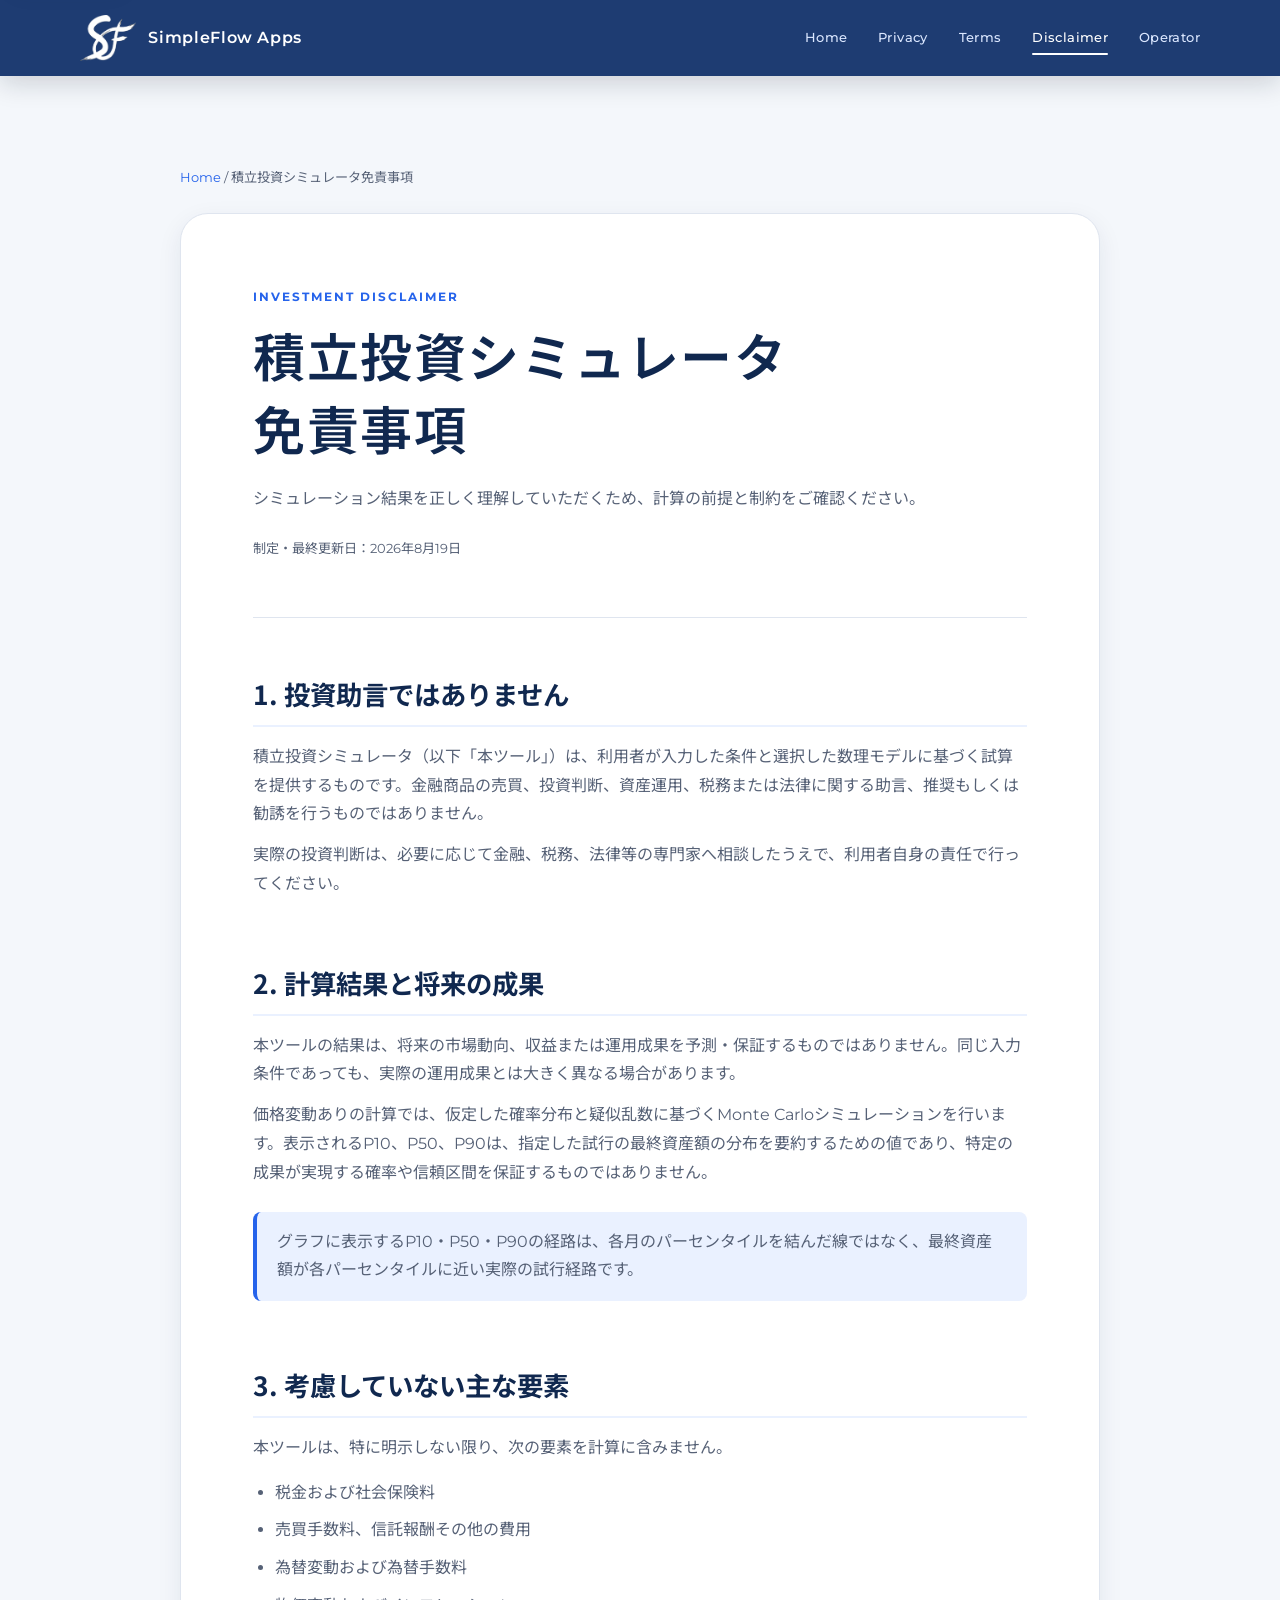
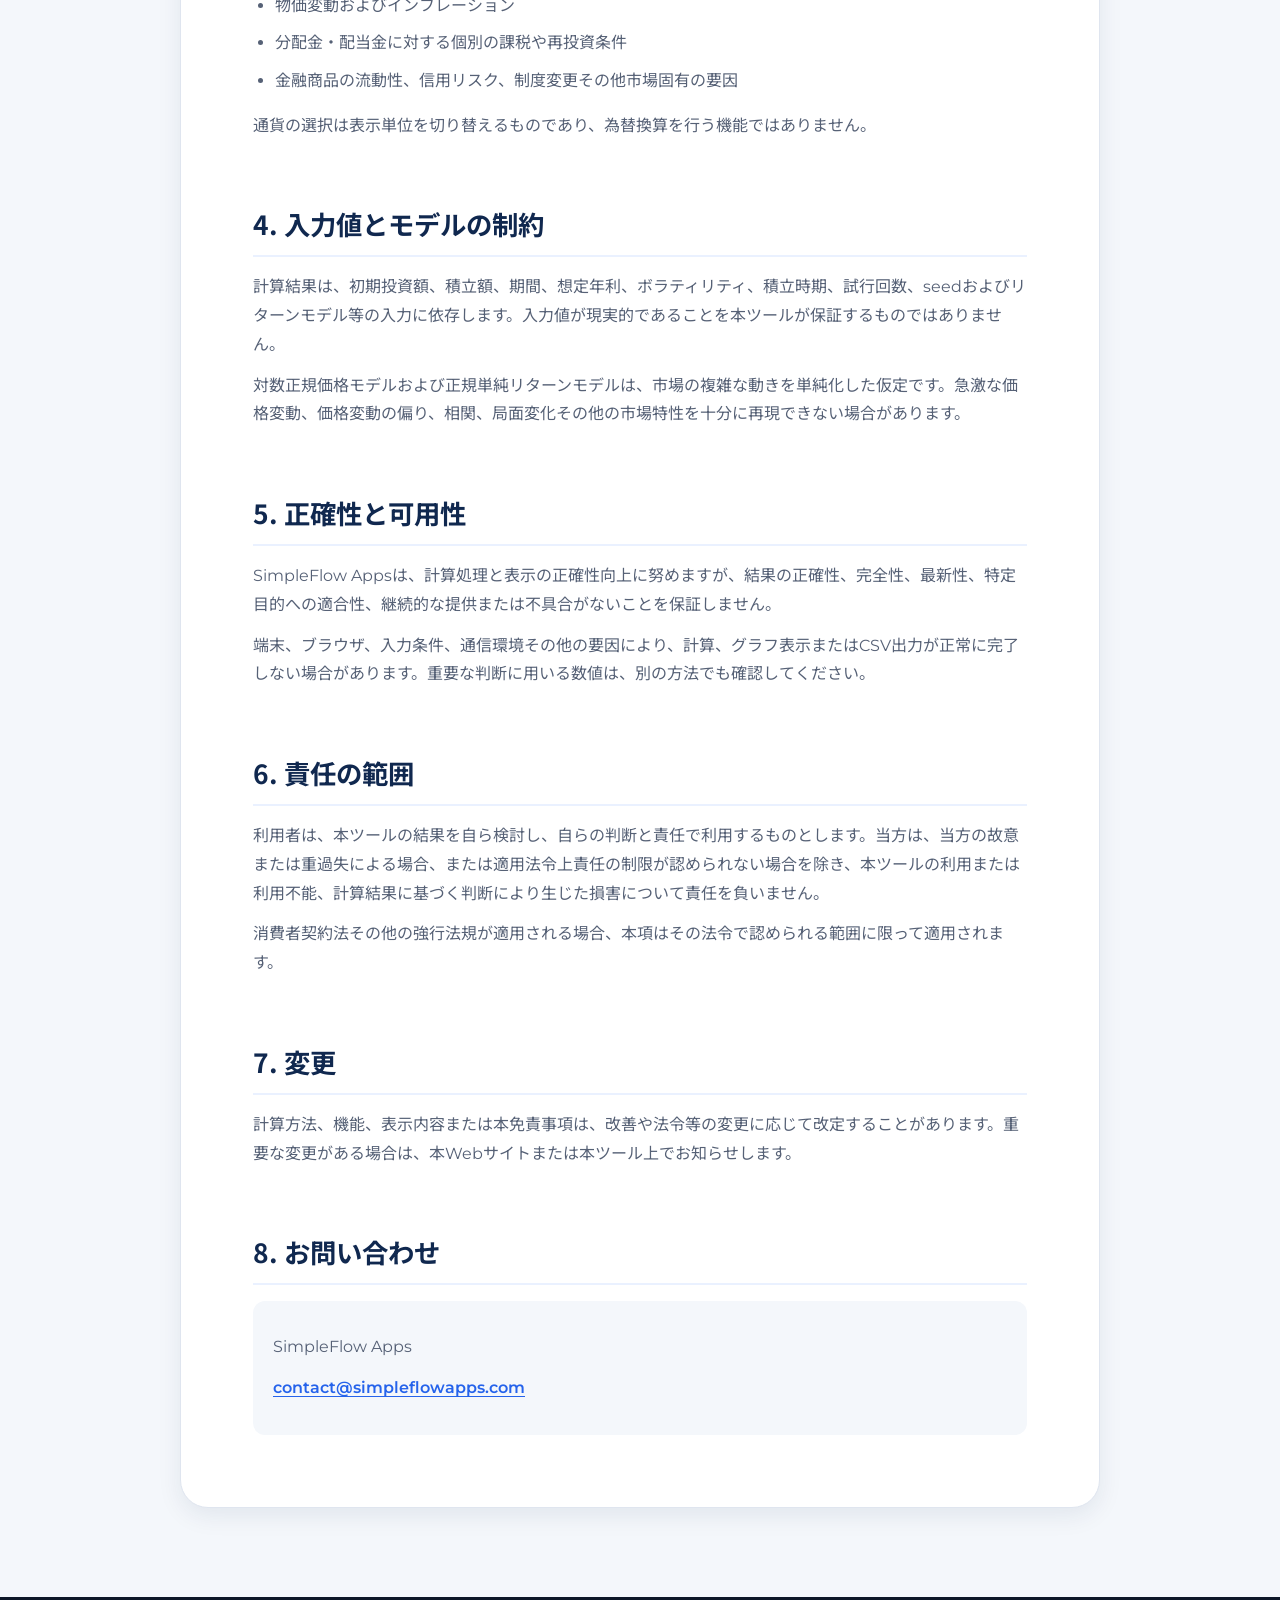
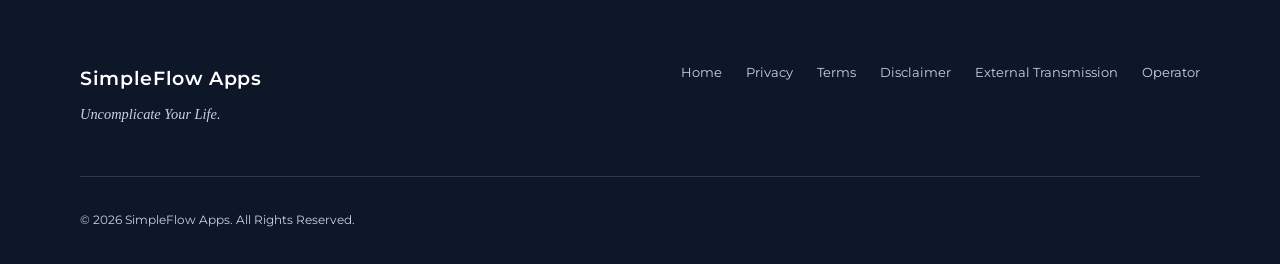
==== disclaimer/index.html @ b94addf4 "docs: add legal and operator information / 法務・運営情報を整備" ====
<!DOCTYPE html>
<html lang="ja">
<head>
    <meta charset="UTF-8">
    <meta name="viewport" content="width=device-width, initial-scale=1.0">
    <title>積立投資シミュレータ免責事項 | SimpleFlow Apps</title>
    <meta name="description" content="SimpleFlow Appsの積立投資シミュレータに関する前提条件、計算上の制約および免責事項です。">
    <link rel="icon" href="../SimpleFlow_icon.png" type="image/png">
    <link rel="preconnect" href="https://fonts.googleapis.com">
    <link rel="preconnect" href="https://fonts.gstatic.com" crossorigin>
    <link href="https://fonts.googleapis.com/css2?family=Montserrat:wght@400;500;600;700&amp;family=Noto+Sans+JP:wght@300;400;500;600;700&amp;display=swap" rel="stylesheet">
    <link rel="stylesheet" href="../assets/css/styles.css">
</head>
<body class="legal-page">
    <a class="skip-link" href="#main-content">本文へ移動</a>

    <header class="site-header">
        <div class="site-header__inner">
            <a href="../" class="brand" aria-label="SimpleFlow Apps ホーム">
                <img src="../Logo_transparent.png" alt="" class="brand__mark" width="530" height="438">
                <span class="brand__name">SimpleFlow Apps</span>
            </a>
            <nav class="site-nav" aria-label="法務情報ナビゲーション">
                <ul>
                    <li><a href="../">Home</a></li>
                    <li><a href="../privacy/">Privacy</a></li>
                    <li><a href="../terms/">Terms</a></li>
                    <li><a href="../disclaimer/" aria-current="page">Disclaimer</a></li>
                    <li><a href="../operator/">Operator</a></li>
                </ul>
            </nav>
        </div>
    </header>

    <main id="main-content" class="legal-main">
        <p class="breadcrumb"><a href="../">Home</a> / 積立投資シミュレータ免責事項</p>

        <article class="legal-document">
            <header class="legal-document__header">
                <p class="section-heading__label">Investment Disclaimer</p>
                <h1>積立投資シミュレータ<br>免責事項</h1>
                <p class="legal-document__lead">
                    シミュレーション結果を正しく理解していただくため、計算の前提と制約をご確認ください。
                </p>
                <p class="legal-document__meta">制定・最終更新日：2026年8月19日</p>
            </header>

            <div class="legal-document__body">
                <section class="legal-section">
                    <h2>1. 投資助言ではありません</h2>
                    <p>積立投資シミュレータ（以下「本ツール」）は、利用者が入力した条件と選択した数理モデルに基づく試算を提供するものです。金融商品の売買、投資判断、資産運用、税務または法律に関する助言、推奨もしくは勧誘を行うものではありません。</p>
                    <p>実際の投資判断は、必要に応じて金融、税務、法律等の専門家へ相談したうえで、利用者自身の責任で行ってください。</p>
                </section>

                <section class="legal-section">
                    <h2>2. 計算結果と将来の成果</h2>
                    <p>本ツールの結果は、将来の市場動向、収益または運用成果を予測・保証するものではありません。同じ入力条件であっても、実際の運用成果とは大きく異なる場合があります。</p>
                    <p>価格変動ありの計算では、仮定した確率分布と疑似乱数に基づくMonte Carloシミュレーションを行います。表示されるP10、P50、P90は、指定した試行の最終資産額の分布を要約するための値であり、特定の成果が実現する確率や信頼区間を保証するものではありません。</p>
                    <div class="legal-note">
                        グラフに表示するP10・P50・P90の経路は、各月のパーセンタイルを結んだ線ではなく、最終資産額が各パーセンタイルに近い実際の試行経路です。
                    </div>
                </section>

                <section class="legal-section">
                    <h2>3. 考慮していない主な要素</h2>
                    <p>本ツールは、特に明示しない限り、次の要素を計算に含みません。</p>
                    <ul>
                        <li>税金および社会保険料</li>
                        <li>売買手数料、信託報酬その他の費用</li>
                        <li>為替変動および為替手数料</li>
                        <li>物価変動およびインフレーション</li>
                        <li>分配金・配当金に対する個別の課税や再投資条件</li>
                        <li>金融商品の流動性、信用リスク、制度変更その他市場固有の要因</li>
                    </ul>
                    <p>通貨の選択は表示単位を切り替えるものであり、為替換算を行う機能ではありません。</p>
                </section>

                <section class="legal-section">
                    <h2>4. 入力値とモデルの制約</h2>
                    <p>計算結果は、初期投資額、積立額、期間、想定年利、ボラティリティ、積立時期、試行回数、seedおよびリターンモデル等の入力に依存します。入力値が現実的であることを本ツールが保証するものではありません。</p>
                    <p>対数正規価格モデルおよび正規単純リターンモデルは、市場の複雑な動きを単純化した仮定です。急激な価格変動、価格変動の偏り、相関、局面変化その他の市場特性を十分に再現できない場合があります。</p>
                </section>

                <section class="legal-section">
                    <h2>5. 正確性と可用性</h2>
                    <p>SimpleFlow Appsは、計算処理と表示の正確性向上に努めますが、結果の正確性、完全性、最新性、特定目的への適合性、継続的な提供または不具合がないことを保証しません。</p>
                    <p>端末、ブラウザ、入力条件、通信環境その他の要因により、計算、グラフ表示またはCSV出力が正常に完了しない場合があります。重要な判断に用いる数値は、別の方法でも確認してください。</p>
                </section>

                <section class="legal-section">
                    <h2>6. 責任の範囲</h2>
                    <p>利用者は、本ツールの結果を自ら検討し、自らの判断と責任で利用するものとします。当方は、当方の故意または重過失による場合、または適用法令上責任の制限が認められない場合を除き、本ツールの利用または利用不能、計算結果に基づく判断により生じた損害について責任を負いません。</p>
                    <p>消費者契約法その他の強行法規が適用される場合、本項はその法令で認められる範囲に限って適用されます。</p>
                </section>

                <section class="legal-section">
                    <h2>7. 変更</h2>
                    <p>計算方法、機能、表示内容または本免責事項は、改善や法令等の変更に応じて改定することがあります。重要な変更がある場合は、本Webサイトまたは本ツール上でお知らせします。</p>
                </section>

                <section class="legal-section">
                    <h2>8. お問い合わせ</h2>
                    <div class="legal-contact">
                        <p>SimpleFlow Apps</p>
                        <p><a href="mailto:contact@simpleflowapps.com">contact@simpleflowapps.com</a></p>
                    </div>
                </section>
            </div>
        </article>
    </main>

    <footer class="site-footer">
        <div class="site-footer__inner">
            <div>
                <p class="site-footer__brand">SimpleFlow Apps</p>
                <p class="site-footer__message">Uncomplicate Your Life.</p>
            </div>
            <div class="site-footer__links">
                <a href="../">Home</a>
                <a href="../privacy/">Privacy</a>
                <a href="../terms/">Terms</a>
                <a href="../disclaimer/">Disclaimer</a>
                <a href="../external-transmission/">External Transmission</a>
                <a href="../operator/">Operator</a>
            </div>
        </div>
        <p class="site-footer__copyright">&copy; 2026 SimpleFlow Apps. All Rights Reserved.</p>
    </footer>
</body>
</html>
---- assets/css/styles.css ----
:root {
    --brand-blue: #17366e;
    --brand-blue-deep: #10284f;
    --brand-blue-soft: #eaf1ff;
    --action-blue: #2563eb;
    --action-blue-hover: #1d4ed8;
    --text-primary: #172033;
    --text-secondary: #566176;
    --surface: #ffffff;
    --surface-soft: #f4f7fb;
    --border: #dfe5ef;
    --footer-bg: #0d1728;
    --footer-text: #c8d2e3;
    --shadow-sm: 0 8px 24px rgba(16, 40, 79, 0.08);
    --shadow-md: 0 20px 48px rgba(16, 40, 79, 0.12);
    --radius-md: 18px;
    --radius-lg: 28px;
    --content-width: 1120px;
}

*,
*::before,
*::after {
    box-sizing: border-box;
}

html {
    scroll-behavior: smooth;
    scroll-padding-top: 100px;
}

body {
    margin: 0;
    color: var(--text-primary);
    background: var(--surface);
    font-family: "Montserrat", "Noto Sans JP", "Helvetica Neue", Arial, sans-serif;
    line-height: 1.8;
    -webkit-font-smoothing: antialiased;
}

img {
    max-width: 100%;
}

a {
    color: inherit;
    text-decoration: none;
}

a:focus-visible,
.button:focus-visible {
    outline: 3px solid #93c5fd;
    outline-offset: 4px;
}

.skip-link {
    position: fixed;
    top: 0.75rem;
    left: 0.75rem;
    z-index: 1000;
    padding: 0.65rem 1rem;
    border-radius: 0.5rem;
    color: var(--brand-blue-deep);
    background: var(--surface);
    box-shadow: var(--shadow-sm);
    transform: translateY(-160%);
    transition: transform 0.2s ease;
}

.skip-link:focus {
    transform: translateY(0);
}

.site-header {
    position: sticky;
    top: 0;
    z-index: 100;
    color: var(--surface);
    background: rgba(23, 54, 110, 0.97);
    box-shadow: 0 8px 24px rgba(13, 23, 40, 0.16);
    backdrop-filter: blur(14px);
}

.site-header__inner {
    display: flex;
    align-items: center;
    justify-content: space-between;
    width: min(calc(100% - 3rem), var(--content-width));
    min-height: 76px;
    margin: 0 auto;
    gap: 2rem;
}

.brand {
    display: inline-flex;
    flex: 0 0 auto;
    align-items: center;
    gap: 0.8rem;
    font-size: 1rem;
    font-weight: 600;
    letter-spacing: 0.04em;
}

.brand__mark {
    display: block;
    width: auto;
    height: 46px;
    object-fit: contain;
    transition: transform 0.2s ease;
}

.brand:hover .brand__mark {
    transform: scale(1.04);
}

.site-nav ul {
    display: flex;
    align-items: center;
    margin: 0;
    padding: 0;
    gap: clamp(1rem, 2.4vw, 2rem);
    list-style: none;
}

.site-nav a {
    position: relative;
    display: inline-block;
    padding: 0.55rem 0;
    color: #dbe7ff;
    font-size: 0.82rem;
    font-weight: 500;
    letter-spacing: 0.03em;
}

.site-nav a::after {
    position: absolute;
    right: 0;
    bottom: 0.25rem;
    left: 0;
    height: 2px;
    border-radius: 999px;
    background: var(--surface);
    content: "";
    transform: scaleX(0);
    transform-origin: left;
    transition: transform 0.2s ease;
}

.site-nav a:hover {
    color: var(--surface);
}

.site-nav a:hover::after,
.site-nav a:focus-visible::after,
.site-nav a[aria-current="page"]::after {
    transform: scaleX(1);
}

.site-nav a[aria-current="page"] {
    color: var(--surface);
}

.visually-hidden {
    position: absolute;
    width: 1px;
    height: 1px;
    margin: -1px;
    padding: 0;
    overflow: hidden;
    clip: rect(0 0 0 0);
    clip-path: inset(50%);
    border: 0;
    white-space: nowrap;
}

.hero {
    position: relative;
    padding: 0 0 5.5rem;
    overflow: hidden;
    background: var(--surface-soft);
}

.hero__image {
    display: block;
    width: 100%;
    height: clamp(260px, 42vw, 610px);
    object-fit: cover;
    object-position: center;
}

.hero__content {
    position: relative;
    width: min(calc(100% - 3rem), 820px);
    margin: -4rem auto 0;
    padding: clamp(2rem, 5vw, 4rem);
    text-align: center;
    background: rgba(255, 255, 255, 0.97);
    border: 1px solid rgba(223, 229, 239, 0.9);
    border-radius: var(--radius-lg);
    box-shadow: var(--shadow-md);
}

.eyebrow,
.section-heading__label,
.app-card__platform {
    margin: 0;
    color: var(--action-blue);
    font-size: 0.78rem;
    font-weight: 700;
    letter-spacing: 0.16em;
    text-transform: uppercase;
}

.hero h1 {
    margin: 1rem 0 1.25rem;
    color: var(--brand-blue-deep);
    font-family: "Noto Sans JP", sans-serif;
    font-size: clamp(2rem, 5vw, 3.75rem);
    font-weight: 600;
    letter-spacing: 0.04em;
    line-height: 1.35;
}

.hero__lead {
    margin: 0;
    color: var(--text-secondary);
    font-family: "Noto Sans JP", sans-serif;
    font-size: clamp(0.95rem, 2vw, 1.08rem);
}

.no-break {
    white-space: nowrap;
}

.section-shell {
    width: 100%;
}

.section-shell--soft {
    background: var(--surface-soft);
}

.section {
    width: min(calc(100% - 3rem), var(--content-width));
    margin: 0 auto;
    padding: clamp(4.5rem, 8vw, 7.5rem) 0;
}

.section--narrow {
    width: min(calc(100% - 3rem), 820px);
}

.section-heading {
    max-width: 760px;
    margin: 0 auto clamp(2.5rem, 5vw, 4rem);
    text-align: center;
}

.section-heading h2,
.contact-card h2 {
    margin: 0.65rem 0 0;
    color: var(--brand-blue-deep);
    font-family: "Noto Sans JP", sans-serif;
    font-size: clamp(1.75rem, 4vw, 2.65rem);
    font-weight: 600;
    letter-spacing: 0.03em;
    line-height: 1.45;
}

.section-heading__description {
    max-width: 660px;
    margin: 1.25rem auto 0;
    color: var(--text-secondary);
}

.philosophy {
    display: grid;
    grid-template-columns: minmax(240px, 0.8fr) minmax(0, 1.2fr);
    align-items: start;
    gap: clamp(2rem, 6vw, 5rem);
}

.philosophy__quote {
    margin: 0;
    padding-left: 1.5rem;
    color: var(--brand-blue);
    border-left: 4px solid var(--action-blue);
    font-family: Georgia, "Times New Roman", serif;
    font-size: clamp(1.45rem, 3vw, 2rem);
    font-style: italic;
    line-height: 1.6;
}

.philosophy__body {
    color: var(--text-secondary);
}

.philosophy__body p:first-child {
    margin-top: 0;
}

.philosophy__body p:last-child {
    margin-bottom: 0;
}

.location-tag {
    display: inline-flex;
    align-items: center;
    margin-top: 1.25rem;
    color: var(--brand-blue-deep);
    font-family: Georgia, "Times New Roman", serif;
    font-style: italic;
    letter-spacing: 0.08em;
}

.location-tag::before {
    width: 28px;
    height: 2px;
    margin-right: 0.75rem;
    background: var(--action-blue);
    content: "";
}

.app-grid {
    display: grid;
    grid-template-columns: repeat(2, minmax(0, 1fr));
    gap: clamp(1.5rem, 4vw, 2.5rem);
}

.app-card {
    display: flex;
    min-width: 0;
    flex-direction: column;
    padding: clamp(1.5rem, 4vw, 2.5rem);
    background: var(--surface);
    border: 1px solid var(--border);
    border-radius: var(--radius-md);
    box-shadow: var(--shadow-sm);
    transition: transform 0.25s ease, box-shadow 0.25s ease;
}

.app-card:hover {
    box-shadow: var(--shadow-md);
    transform: translateY(-5px);
}

.app-card__header {
    display: flex;
    align-items: flex-start;
    justify-content: space-between;
    gap: 1rem;
}

.app-card__icon {
    display: block;
    width: 88px;
    height: 88px;
    flex: 0 0 auto;
    border-radius: 22%;
    object-fit: cover;
    box-shadow: 0 8px 20px rgba(16, 40, 79, 0.16);
}

.app-card__type {
    padding: 0.4rem 0.75rem;
    color: var(--brand-blue);
    background: var(--brand-blue-soft);
    border-radius: 999px;
    font-size: 0.72rem;
    font-weight: 700;
    letter-spacing: 0.08em;
    text-transform: uppercase;
    white-space: nowrap;
}

.app-card__body {
    margin-top: 2rem;
}

.app-card__body h3 {
    margin: 0.4rem 0 0.75rem;
    color: var(--brand-blue-deep);
    font-family: "Noto Sans JP", sans-serif;
    font-size: clamp(1.35rem, 3vw, 1.75rem);
    line-height: 1.5;
}

.app-card__body > p:last-child {
    margin: 0;
    color: var(--text-secondary);
}

.app-card__footer {
    margin-top: auto;
    padding-top: 2rem;
}

.button {
    display: inline-flex;
    align-items: center;
    justify-content: center;
    min-height: 48px;
    padding: 0.75rem 1.4rem;
    gap: 0.5rem;
    color: var(--surface);
    background: var(--action-blue);
    border-radius: 999px;
    font-size: 0.88rem;
    font-weight: 600;
    transition: background 0.2s ease, transform 0.2s ease;
}

a.button:hover {
    background: var(--action-blue-hover);
    transform: translateY(-2px);
}

.button--pending {
    color: #657085;
    background: #e8ecf2;
    cursor: not-allowed;
}

.operator-card,
.text-panel {
    background: var(--surface);
    border: 1px solid var(--border);
    border-radius: var(--radius-md);
    box-shadow: var(--shadow-sm);
}

.operator-card {
    display: grid;
    grid-template-columns: minmax(0, 0.9fr) minmax(0, 1.1fr);
    padding: clamp(1.75rem, 5vw, 3.5rem);
    gap: clamp(2rem, 6vw, 5rem);
}

.operator-card__intro {
    margin: 0;
    color: var(--brand-blue-deep);
    font-size: clamp(1.05rem, 2vw, 1.25rem);
    font-weight: 500;
}

.operator-list {
    margin: 0;
}

.operator-list div {
    display: grid;
    grid-template-columns: 7rem minmax(0, 1fr);
    padding: 1rem 0;
    gap: 1rem;
    border-bottom: 1px solid var(--border);
}

.operator-list div:first-child {
    padding-top: 0;
}

.operator-list div:last-child {
    padding-bottom: 0;
    border-bottom: 0;
}

.operator-list dt {
    color: var(--text-secondary);
    font-size: 0.88rem;
    font-weight: 600;
}

.operator-list dd {
    margin: 0;
}

.contact-card {
    padding: clamp(2rem, 6vw, 4rem);
    text-align: center;
    color: var(--surface);
    background: linear-gradient(145deg, var(--brand-blue-deep), var(--brand-blue));
    border-radius: var(--radius-lg);
    box-shadow: var(--shadow-md);
}

.contact-card .section-heading__label {
    color: #9fc1ff;
}

.contact-card h2 {
    color: var(--surface);
}

.contact-card > p:not(.section-heading__label) {
    margin: 1rem 0 0;
    color: #dbe7ff;
}

.contact-email {
    display: inline-block;
    margin-top: 1.5rem;
    color: var(--surface);
    font-size: clamp(1rem, 3vw, 1.25rem);
    font-weight: 600;
    text-decoration: underline;
    text-decoration-color: #7ba8ff;
    text-underline-offset: 0.35rem;
    overflow-wrap: anywhere;
}

.contact-email:hover {
    text-decoration-color: var(--surface);
}

.text-panel {
    padding: clamp(1.5rem, 5vw, 3rem);
}

.prose {
    color: var(--text-secondary);
}

.prose h3 {
    margin: 2rem 0 0.75rem;
    color: var(--brand-blue-deep);
    font-family: "Noto Sans JP", sans-serif;
    font-size: 1.15rem;
}

.prose ul {
    padding-left: 1.5rem;
}

.legal-summary {
    padding: clamp(1.75rem, 5vw, 3rem);
    text-align: center;
    background: var(--surface);
    border: 1px solid var(--border);
    border-radius: var(--radius-md);
    box-shadow: var(--shadow-sm);
}

.legal-summary > p {
    max-width: 620px;
    margin: 0 auto;
    color: var(--text-secondary);
}

.legal-summary__links {
    display: grid;
    grid-template-columns: repeat(2, minmax(0, 1fr));
    margin-top: 2rem;
    gap: 0.75rem;
}

.legal-summary__links a {
    display: flex;
    align-items: center;
    justify-content: center;
    min-height: 52px;
    padding: 0.75rem 1rem;
    color: var(--brand-blue);
    background: var(--brand-blue-soft);
    border-radius: 0.75rem;
    font-size: 0.9rem;
    font-weight: 600;
    transition: color 0.2s ease, background 0.2s ease;
}

.legal-summary__links a:hover {
    color: var(--surface);
    background: var(--brand-blue);
}

.legal-page {
    background: var(--surface-soft);
}

.legal-main {
    width: min(calc(100% - 3rem), 920px);
    margin: 0 auto;
    padding: clamp(3rem, 7vw, 6rem) 0;
}

.breadcrumb {
    margin: 0 0 1.5rem;
    color: var(--text-secondary);
    font-size: 0.82rem;
}

.breadcrumb a {
    color: var(--action-blue);
}

.breadcrumb a:hover {
    text-decoration: underline;
    text-underline-offset: 0.2rem;
}

.legal-document {
    padding: clamp(1.75rem, 6vw, 4.5rem);
    background: var(--surface);
    border: 1px solid var(--border);
    border-radius: var(--radius-lg);
    box-shadow: var(--shadow-sm);
}

.legal-document__header {
    padding-bottom: clamp(2rem, 5vw, 3.5rem);
    border-bottom: 1px solid var(--border);
}

.legal-document__header h1 {
    margin: 0.65rem 0 0;
    color: var(--brand-blue-deep);
    font-family: "Noto Sans JP", sans-serif;
    font-size: clamp(2rem, 5vw, 3.25rem);
    font-weight: 600;
    letter-spacing: 0.03em;
    line-height: 1.4;
}

.legal-document__lead {
    max-width: 720px;
    margin: 1.25rem 0 0;
    color: var(--text-secondary);
}

.legal-document__meta {
    margin: 1.5rem 0 0;
    color: var(--text-secondary);
    font-size: 0.82rem;
}

.legal-document__body {
    padding-top: clamp(2rem, 5vw, 3.5rem);
}

.legal-section + .legal-section {
    margin-top: clamp(2.5rem, 6vw, 4rem);
}

.legal-section h2 {
    margin: 0 0 1rem;
    padding-bottom: 0.7rem;
    color: var(--brand-blue-deep);
    border-bottom: 2px solid var(--brand-blue-soft);
    font-family: "Noto Sans JP", sans-serif;
    font-size: clamp(1.3rem, 3vw, 1.65rem);
    line-height: 1.5;
}

.legal-section h3 {
    margin: 1.75rem 0 0.75rem;
    color: var(--brand-blue-deep);
    font-family: "Noto Sans JP", sans-serif;
    font-size: 1.08rem;
}

.legal-section p,
.legal-section li,
.legal-section dd {
    color: var(--text-secondary);
}

.legal-section p {
    margin: 0.75rem 0;
}

.legal-section ul,
.legal-section ol {
    padding-left: 1.4rem;
}

.legal-section li + li {
    margin-top: 0.55rem;
}

.legal-section a {
    color: var(--action-blue);
    text-decoration: underline;
    text-underline-offset: 0.2rem;
}

.legal-note {
    margin: 1.5rem 0 0;
    padding: 1rem 1.25rem;
    color: var(--text-secondary);
    background: var(--brand-blue-soft);
    border-left: 4px solid var(--action-blue);
    border-radius: 0.5rem;
}

.legal-definition-list {
    margin: 0;
}

.legal-definition-list div {
    display: grid;
    grid-template-columns: 10rem minmax(0, 1fr);
    padding: 1rem 0;
    gap: 1rem;
    border-bottom: 1px solid var(--border);
}

.legal-definition-list div:last-child {
    border-bottom: 0;
}

.legal-definition-list dt {
    color: var(--brand-blue-deep);
    font-weight: 600;
}

.legal-definition-list dd {
    margin: 0;
}

.legal-table-wrap {
    margin-top: 1.25rem;
    overflow-x: auto;
    border: 1px solid var(--border);
    border-radius: 0.75rem;
}

.legal-table {
    width: 100%;
    min-width: 680px;
    border-collapse: collapse;
    font-size: 0.88rem;
}

.legal-table th,
.legal-table td {
    padding: 1rem;
    text-align: left;
    vertical-align: top;
    border-bottom: 1px solid var(--border);
}

.legal-table th {
    color: var(--brand-blue-deep);
    background: var(--brand-blue-soft);
    font-weight: 600;
}

.legal-table td {
    color: var(--text-secondary);
}

.legal-table tbody tr:last-child td {
    border-bottom: 0;
}

.status-label {
    display: inline-block;
    margin-bottom: 0.4rem;
    padding: 0.2rem 0.55rem;
    color: var(--brand-blue);
    background: var(--brand-blue-soft);
    border-radius: 999px;
    font-size: 0.7rem;
    font-weight: 700;
    letter-spacing: 0.04em;
}

.status-label--planned {
    color: #7c4a03;
    background: #fff1ce;
}

.legal-contact {
    padding: 1.25rem;
    background: var(--surface-soft);
    border-radius: 0.75rem;
}

.legal-contact a {
    font-weight: 600;
}

.site-footer {
    padding: 4rem 1.5rem 2rem;
    color: var(--footer-text);
    background: var(--footer-bg);
}

.site-footer__inner {
    display: flex;
    align-items: flex-start;
    justify-content: space-between;
    width: min(100%, var(--content-width));
    margin: 0 auto;
    padding-bottom: 3rem;
    gap: 3rem;
    border-bottom: 1px solid rgba(200, 210, 227, 0.18);
}

.site-footer__brand {
    margin: 0;
    color: var(--surface);
    font-size: 1.2rem;
    font-weight: 600;
    letter-spacing: 0.05em;
}

.site-footer__message {
    margin: 0.4rem 0 0;
    font-family: Georgia, "Times New Roman", serif;
    font-size: 0.9rem;
    font-style: italic;
}

.site-footer__links {
    display: flex;
    flex-wrap: wrap;
    justify-content: flex-end;
    gap: 0.75rem 1.5rem;
    font-size: 0.82rem;
}

.site-footer__links a:hover {
    color: var(--surface);
}

.site-footer__copyright {
    width: min(100%, var(--content-width));
    margin: 2rem auto 0;
    font-size: 0.78rem;
}

@media (max-width: 860px) {
    html {
        scroll-padding-top: 140px;
    }

    .site-header__inner {
        flex-wrap: wrap;
        padding: 0.75rem 0;
        gap: 0.25rem;
    }

    .brand__mark {
        height: 40px;
    }

    .site-nav {
        width: 100%;
        overflow-x: auto;
        scrollbar-width: thin;
    }

    .site-nav ul {
        width: max-content;
        min-width: 100%;
        justify-content: space-between;
        gap: 1.25rem;
    }

    .philosophy,
    .operator-card {
        grid-template-columns: 1fr;
    }

    .app-grid {
        grid-template-columns: 1fr;
    }

    .app-card {
        min-height: 0;
    }
}

@media (max-width: 560px) {
    .site-header__inner,
    .section,
    .section--narrow {
        width: min(calc(100% - 2rem), var(--content-width));
    }

    .brand__name {
        font-size: 0.9rem;
    }

    .site-nav a {
        padding: 0.45rem 0;
        font-size: 0.68rem;
        letter-spacing: 0;
        white-space: nowrap;
    }

    .site-nav {
        overflow-x: visible;
    }

    .site-nav ul {
        width: 100%;
        min-width: 0;
        gap: 0.5rem;
    }

    .hero {
        padding-bottom: 4rem;
    }

    .hero__content {
        width: min(calc(100% - 2rem), 820px);
        margin-top: -2rem;
        border-radius: var(--radius-md);
    }

    .desktop-only {
        display: none;
    }

    .app-card__icon {
        width: 76px;
        height: 76px;
    }

    .operator-list div {
        grid-template-columns: 1fr;
        gap: 0.25rem;
    }

    .legal-summary__links {
        grid-template-columns: 1fr;
    }

    .legal-main {
        width: min(calc(100% - 2rem), 920px);
    }

    .legal-document {
        border-radius: var(--radius-md);
    }

    .legal-definition-list div {
        grid-template-columns: 1fr;
        gap: 0.35rem;
    }

    .site-footer__inner {
        flex-direction: column;
    }

    .site-footer__links {
        justify-content: flex-start;
    }
}

@media (prefers-reduced-motion: reduce) {
    html {
        scroll-behavior: auto;
    }

    *,
    *::before,
    *::after {
        scroll-behavior: auto !important;
        transition-duration: 0.01ms !important;
    }
}
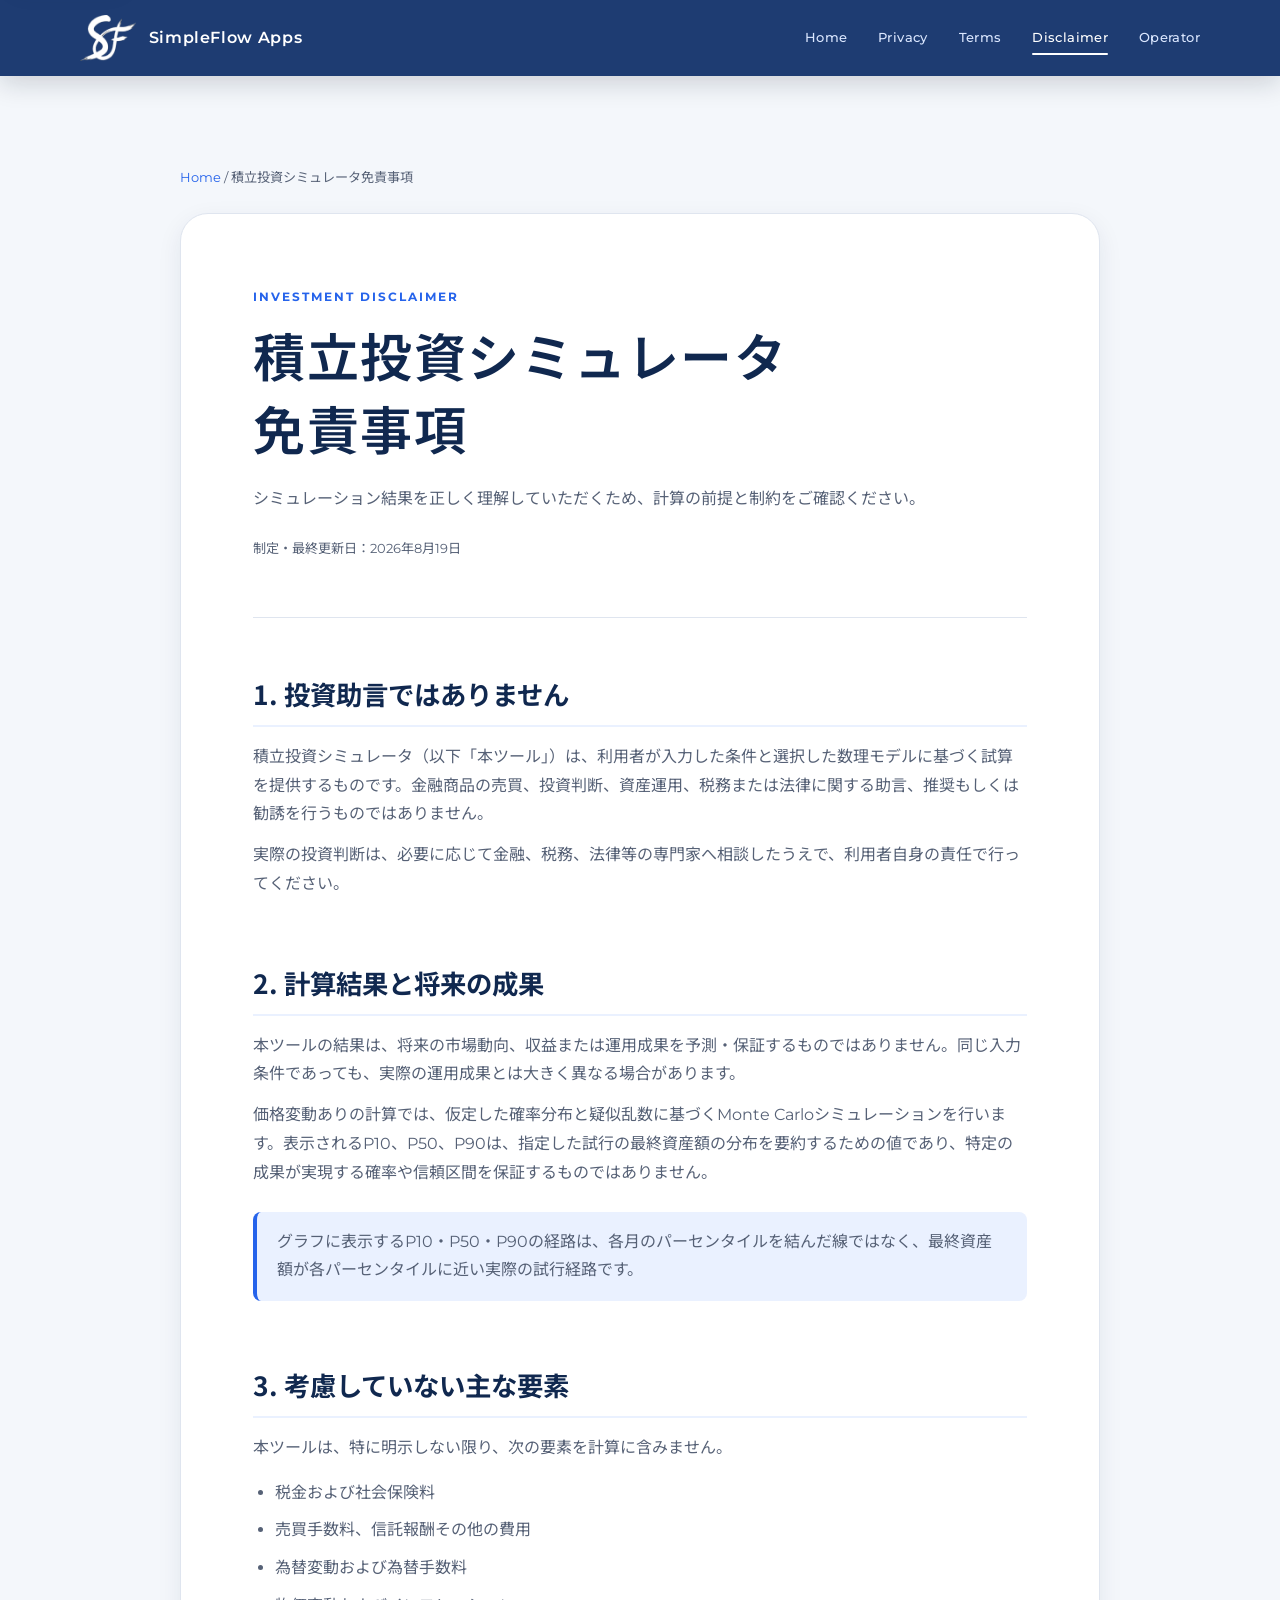
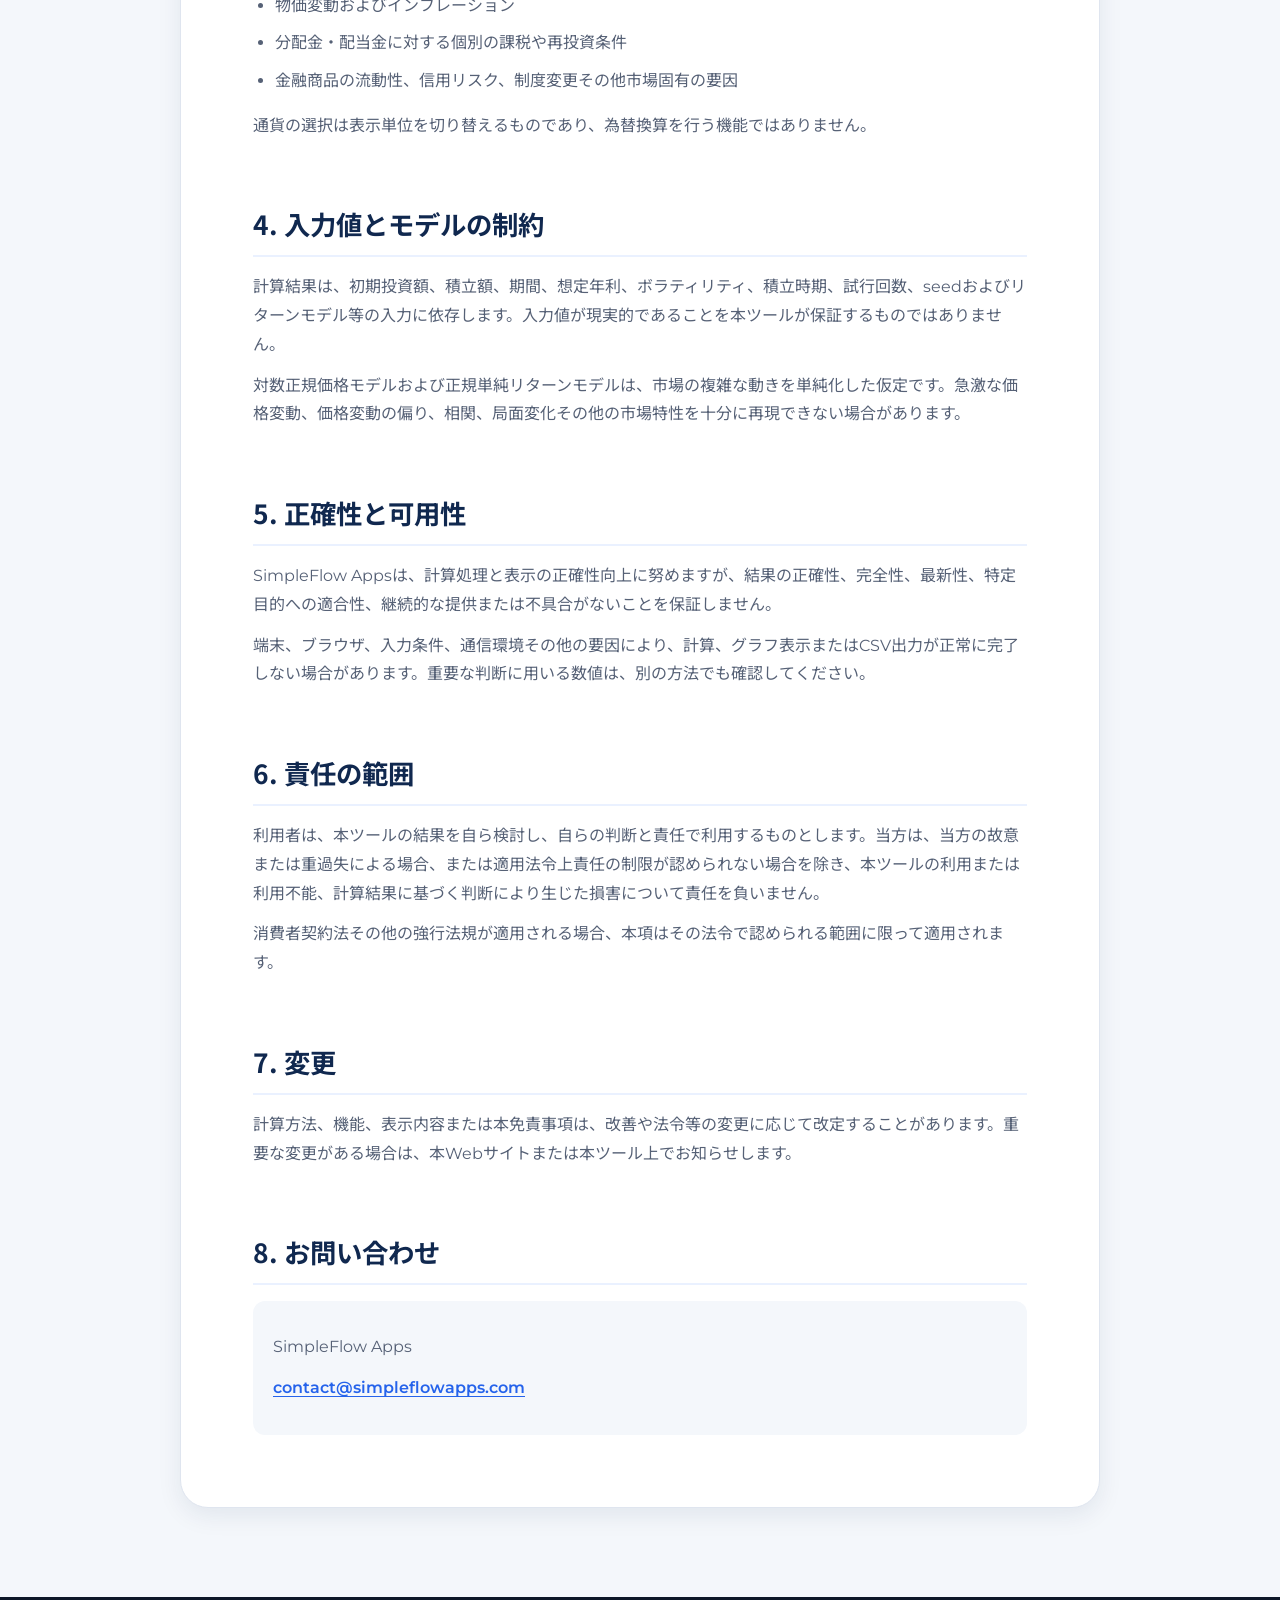
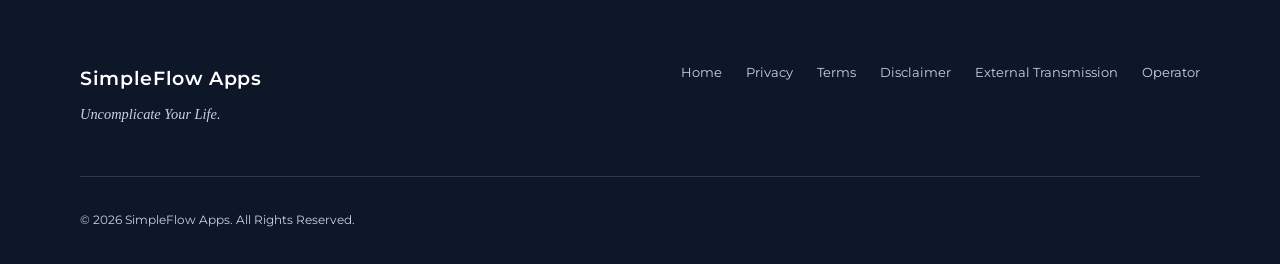
==== commit cb6355d2: "perf: optimize website image assets / Webサイト画像を軽量化" ====
--- a/disclaimer/index.html
+++ b/disclaimer/index.html
@@ -5,7 +5,31 @@
     <meta name="viewport" content="width=device-width, initial-scale=1.0">
     <title>積立投資シミュレータ免責事項 | SimpleFlow Apps</title>
     <meta name="description" content="SimpleFlow Appsの積立投資シミュレータに関する前提条件、計算上の制約および免責事項です。">
-    <link rel="icon" href="../SimpleFlow_icon.png" type="image/png">
+    <meta name="theme-color" content="#17366e">
+
+    <link rel="canonical" href="https://simpleflowapps.com/disclaimer/">
+    <meta property="og:type" content="website">
+    <meta property="og:locale" content="ja_JP">
+    <meta property="og:site_name" content="SimpleFlow Apps">
+    <meta property="og:title" content="積立投資シミュレータ免責事項 | SimpleFlow Apps">
+    <meta property="og:description" content="SimpleFlow Appsの積立投資シミュレータに関する前提条件、計算上の制約および免責事項です。">
+    <meta property="og:url" content="https://simpleflowapps.com/disclaimer/">
+    <meta property="og:image" content="https://simpleflowapps.com/assets/images/og-image.jpg">
+    <meta property="og:image:type" content="image/jpeg">
+    <meta property="og:image:width" content="1200">
+    <meta property="og:image:height" content="630">
+    <meta property="og:image:alt" content="SimpleFlow Apps">
+    <meta name="twitter:card" content="summary_large_image">
+    <meta name="twitter:title" content="積立投資シミュレータ免責事項 | SimpleFlow Apps">
+    <meta name="twitter:description" content="SimpleFlow Appsの積立投資シミュレータに関する前提条件、計算上の制約および免責事項です。">
+    <meta name="twitter:image" content="https://simpleflowapps.com/assets/images/og-image.jpg">
+    <meta name="twitter:image:alt" content="SimpleFlow Apps">
+
+    <link rel="icon" href="/favicon.ico" sizes="any">
+    <link rel="icon" href="/assets/icons/favicon-16x16.png" type="image/png" sizes="16x16">
+    <link rel="icon" href="/assets/icons/favicon-32x32.png" type="image/png" sizes="32x32">
+    <link rel="icon" href="/assets/icons/favicon-192x192.png" type="image/png" sizes="192x192">
+    <link rel="apple-touch-icon" href="/assets/icons/apple-touch-icon.png" sizes="180x180">
     <link rel="preconnect" href="https://fonts.googleapis.com">
     <link rel="preconnect" href="https://fonts.gstatic.com" crossorigin>
     <link href="https://fonts.googleapis.com/css2?family=Montserrat:wght@400;500;600;700&amp;family=Noto+Sans+JP:wght@300;400;500;600;700&amp;display=swap" rel="stylesheet">
@@ -17,7 +41,7 @@
     <header class="site-header">
         <div class="site-header__inner">
             <a href="../" class="brand" aria-label="SimpleFlow Apps ホーム">
-                <img src="../Logo_transparent.png" alt="" class="brand__mark" width="530" height="438">
+                <img src="../Logo_transparent.png" alt="" class="brand__mark" width="256" height="211">
                 <span class="brand__name">SimpleFlow Apps</span>
             </a>
             <nav class="site-nav" aria-label="法務情報ナビゲーション">
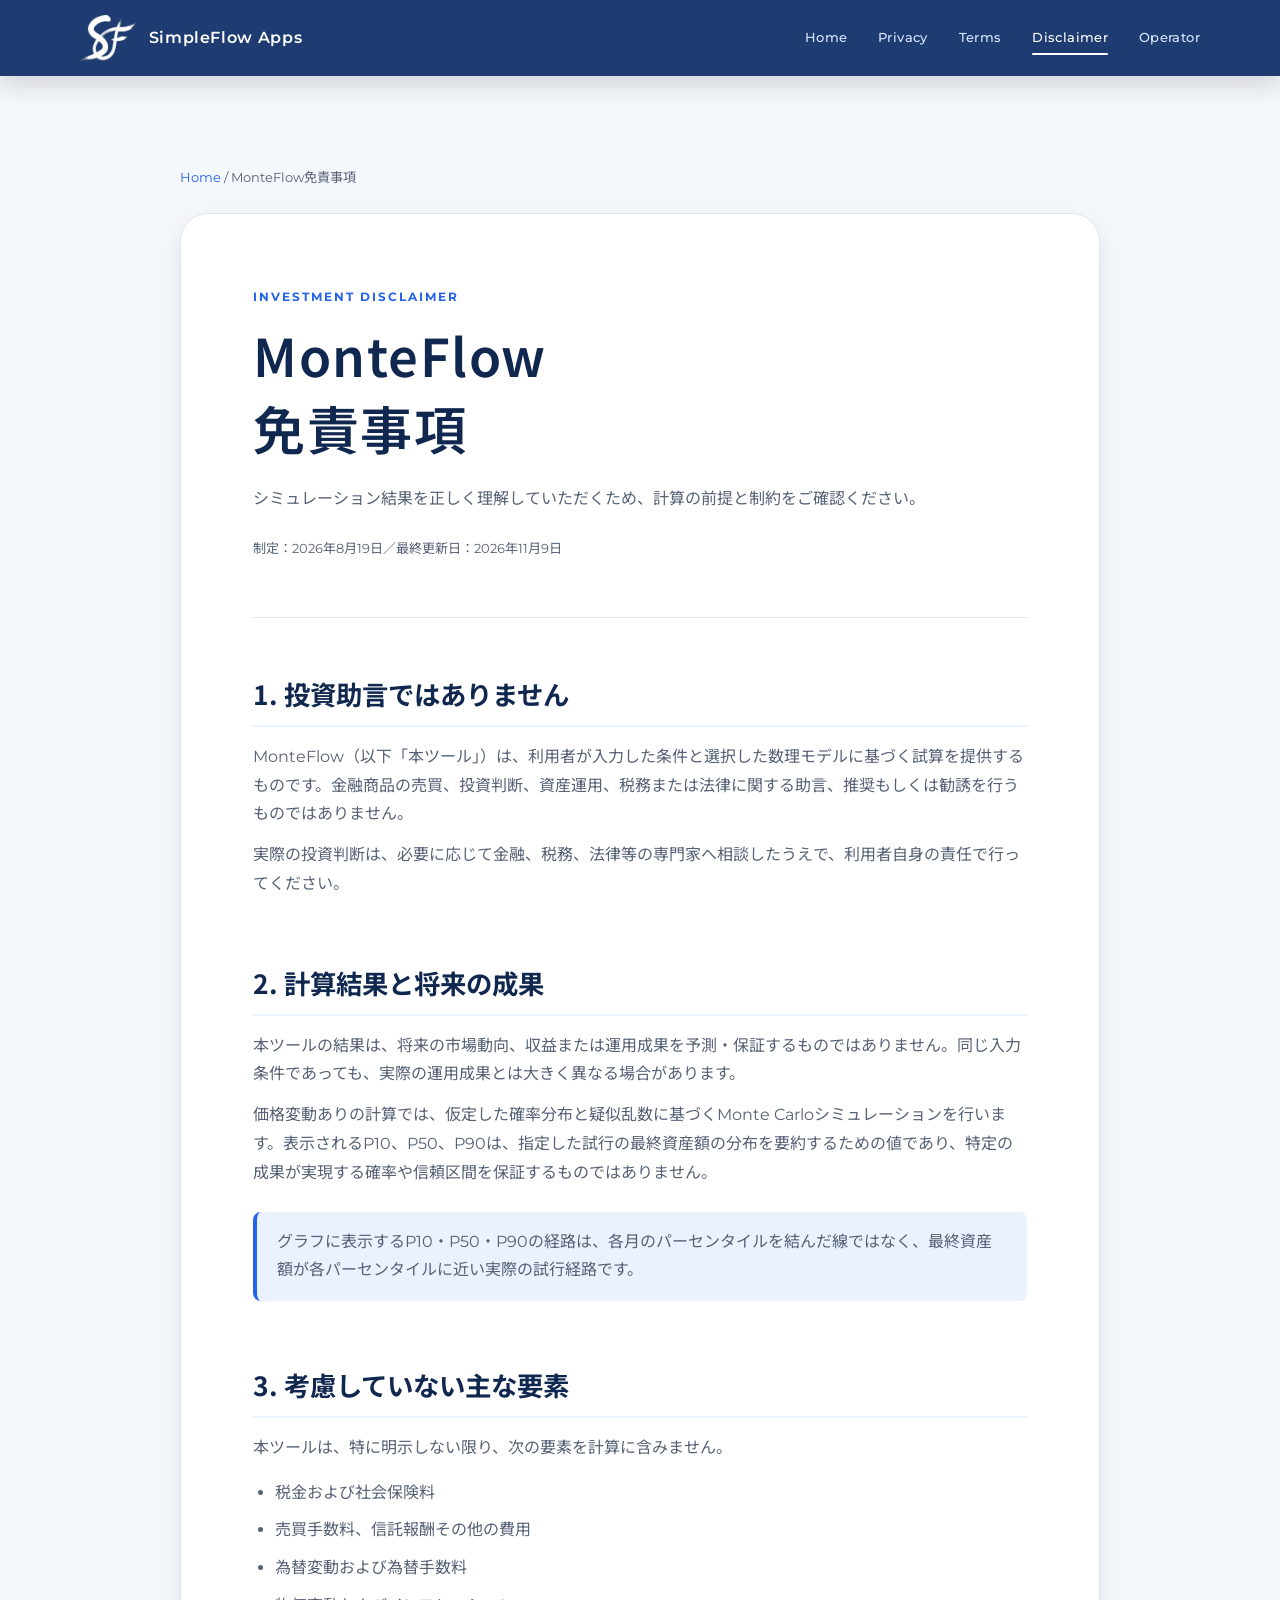
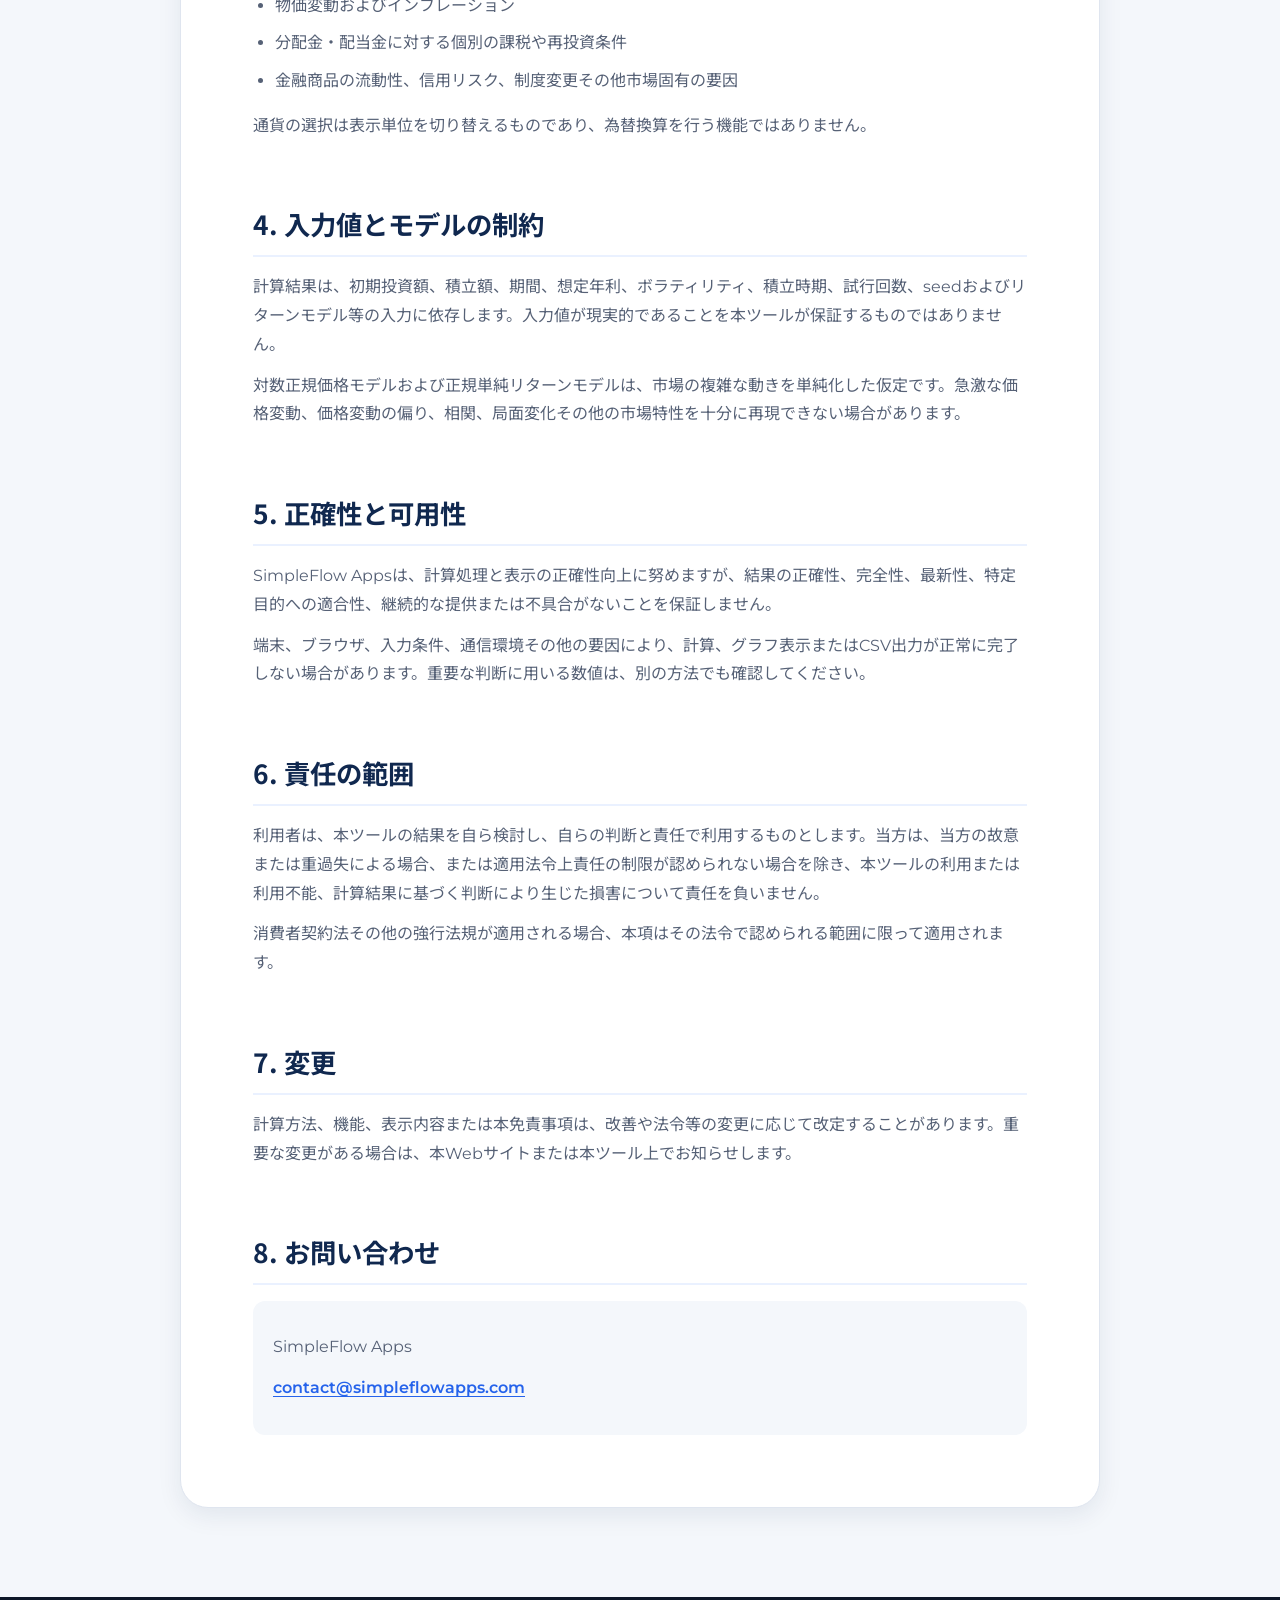
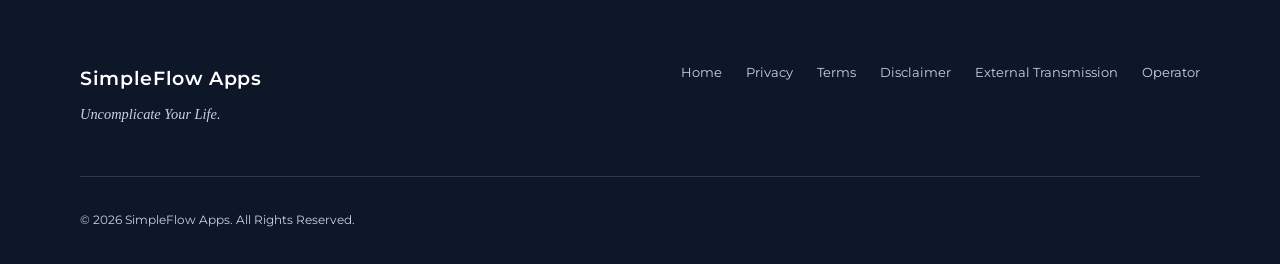
==== commit e1a25e42: "積立シミュレータの名前をMonteFlowに変更" ====
--- a/disclaimer/index.html
+++ b/disclaimer/index.html
@@ -3,16 +3,16 @@
 <head>
     <meta charset="UTF-8">
     <meta name="viewport" content="width=device-width, initial-scale=1.0">
-    <title>積立投資シミュレータ免責事項 | SimpleFlow Apps</title>
-    <meta name="description" content="SimpleFlow Appsの積立投資シミュレータに関する前提条件、計算上の制約および免責事項です。">
+    <title>MonteFlow免責事項 | SimpleFlow Apps</title>
+    <meta name="description" content="SimpleFlow AppsのMonteFlowに関する前提条件、計算上の制約および免責事項です。">
     <meta name="theme-color" content="#17366e">
 
     <link rel="canonical" href="https://simpleflowapps.com/disclaimer/">
     <meta property="og:type" content="website">
     <meta property="og:locale" content="ja_JP">
     <meta property="og:site_name" content="SimpleFlow Apps">
-    <meta property="og:title" content="積立投資シミュレータ免責事項 | SimpleFlow Apps">
-    <meta property="og:description" content="SimpleFlow Appsの積立投資シミュレータに関する前提条件、計算上の制約および免責事項です。">
+    <meta property="og:title" content="MonteFlow免責事項 | SimpleFlow Apps">
+    <meta property="og:description" content="SimpleFlow AppsのMonteFlowに関する前提条件、計算上の制約および免責事項です。">
     <meta property="og:url" content="https://simpleflowapps.com/disclaimer/">
     <meta property="og:image" content="https://simpleflowapps.com/assets/images/og-image.jpg">
     <meta property="og:image:type" content="image/jpeg">
@@ -20,8 +20,8 @@
     <meta property="og:image:height" content="630">
     <meta property="og:image:alt" content="SimpleFlow Apps">
     <meta name="twitter:card" content="summary_large_image">
-    <meta name="twitter:title" content="積立投資シミュレータ免責事項 | SimpleFlow Apps">
-    <meta name="twitter:description" content="SimpleFlow Appsの積立投資シミュレータに関する前提条件、計算上の制約および免責事項です。">
+    <meta name="twitter:title" content="MonteFlow免責事項 | SimpleFlow Apps">
+    <meta name="twitter:description" content="SimpleFlow AppsのMonteFlowに関する前提条件、計算上の制約および免責事項です。">
     <meta name="twitter:image" content="https://simpleflowapps.com/assets/images/og-image.jpg">
     <meta name="twitter:image:alt" content="SimpleFlow Apps">
 
@@ -57,22 +57,22 @@
     </header>
 
     <main id="main-content" class="legal-main">
-        <p class="breadcrumb"><a href="../">Home</a> / 積立投資シミュレータ免責事項</p>
+        <p class="breadcrumb"><a href="../">Home</a> / MonteFlow免責事項</p>
 
         <article class="legal-document">
             <header class="legal-document__header">
                 <p class="section-heading__label">Investment Disclaimer</p>
-                <h1>積立投資シミュレータ<br>免責事項</h1>
+                <h1>MonteFlow<br>免責事項</h1>
                 <p class="legal-document__lead">
                     シミュレーション結果を正しく理解していただくため、計算の前提と制約をご確認ください。
                 </p>
-                <p class="legal-document__meta">制定・最終更新日：2026年8月19日</p>
+                <p class="legal-document__meta">制定：2026年8月19日／最終更新日：2026年11月9日</p>
             </header>
 
             <div class="legal-document__body">
                 <section class="legal-section">
                     <h2>1. 投資助言ではありません</h2>
-                    <p>積立投資シミュレータ（以下「本ツール」）は、利用者が入力した条件と選択した数理モデルに基づく試算を提供するものです。金融商品の売買、投資判断、資産運用、税務または法律に関する助言、推奨もしくは勧誘を行うものではありません。</p>
+                    <p>MonteFlow（以下「本ツール」）は、利用者が入力した条件と選択した数理モデルに基づく試算を提供するものです。金融商品の売買、投資判断、資産運用、税務または法律に関する助言、推奨もしくは勧誘を行うものではありません。</p>
                     <p>実際の投資判断は、必要に応じて金融、税務、法律等の専門家へ相談したうえで、利用者自身の責任で行ってください。</p>
                 </section>
 
--- a/assets/css/styles.css
+++ b/assets/css/styles.css
@@ -208,6 +208,10 @@
     font-size: 0.78rem;
     font-weight: 700;
     letter-spacing: 0.16em;
+}
+
+.eyebrow,
+.section-heading__label {
     text-transform: uppercase;
 }
 
@@ -323,7 +327,7 @@
 
 .app-grid {
     display: grid;
-    grid-template-columns: repeat(2, minmax(0, 1fr));
+    grid-template-columns: repeat(3, minmax(0, 1fr));
     gap: clamp(1.5rem, 4vw, 2.5rem);
 }
 
@@ -415,12 +419,6 @@
     transform: translateY(-2px);
 }
 
-.button--pending {
-    color: #657085;
-    background: #e8ecf2;
-    cursor: not-allowed;
-}
-
 .operator-card,
 .text-panel {
     background: var(--surface);
@@ -648,6 +646,7 @@
     font-family: "Noto Sans JP", sans-serif;
     font-size: clamp(1.3rem, 3vw, 1.65rem);
     line-height: 1.5;
+    text-wrap: balance;
 }
 
 .legal-section h3 {
@@ -829,6 +828,12 @@
     font-size: 0.78rem;
 }
 
+@media (max-width: 1000px) {
+    .app-grid {
+        grid-template-columns: repeat(2, minmax(0, 1fr));
+    }
+}
+
 @media (max-width: 860px) {
     html {
         scroll-padding-top: 140px;
